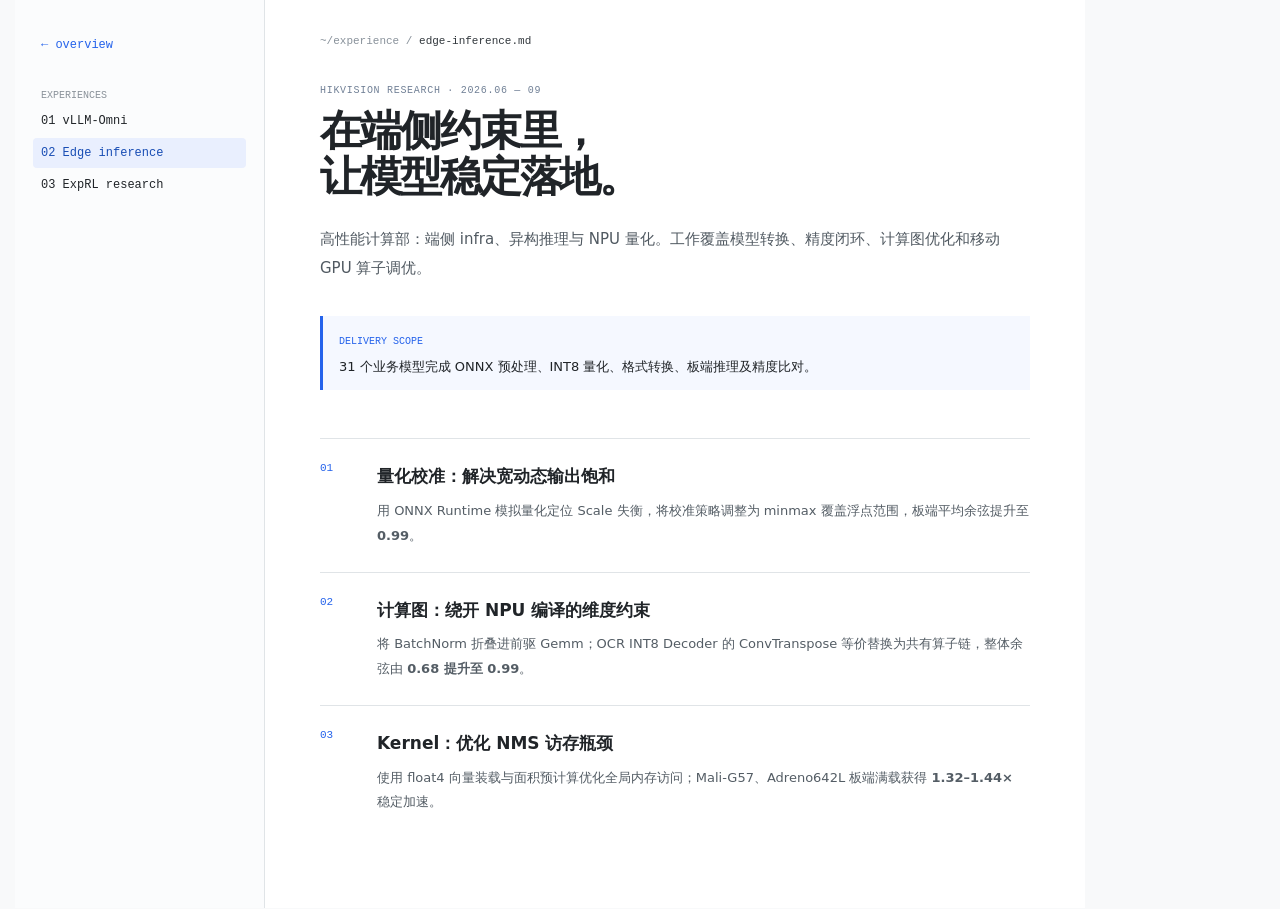
==== experiences/edge-inference.html @ 7377947b "Rebuild portfolio around verified experience" ====
<!doctype html><html lang="zh-CN"><head><meta charset="UTF-8"><meta name="viewport" content="width=device-width,initial-scale=1"><title>端侧推理 infra | 余奕辰</title><link rel="stylesheet" href="../assets/style.css"></head><body><div class="project-shell"><aside class="project-nav"><a href="../index.html">← overview</a><p>EXPERIENCES</p><a href="vllm-omni.html">01 vLLM-Omni</a><a class="selected" href="edge-inference.html">02 Edge inference</a><a href="research.html">03 ExpRL research</a></aside><main class="project-main"><div class="breadcrumb">~/experience / <b>edge-inference.md</b></div><p class="label">HIKVISION RESEARCH · 2026.06 — 09</p><h1>在端侧约束里，<br>让模型稳定落地。</h1><p class="lead">高性能计算部：端侧 infra、异构推理与 NPU 量化。工作覆盖模型转换、精度闭环、计算图优化和移动 GPU 算子调优。</p><section class="technical-note"><span>DELIVERY SCOPE</span><p>31 个业务模型完成 ONNX 预处理、INT8 量化、格式转换、板端推理及精度比对。</p></section><section class="note-list"><article><span>01</span><div><h3>量化校准：解决宽动态输出饱和</h3><p>用 ONNX Runtime 模拟量化定位 Scale 失衡，将校准策略调整为 minmax 覆盖浮点范围，板端平均余弦提升至 <b>0.99</b>。</p></div></article><article><span>02</span><div><h3>计算图：绕开 NPU 编译的维度约束</h3><p>将 BatchNorm 折叠进前驱 Gemm；OCR INT8 Decoder 的 ConvTranspose 等价替换为共有算子链，整体余弦由 <b>0.68 提升至 0.99</b>。</p></div></article><article><span>03</span><div><h3>Kernel：优化 NMS 访存瓶颈</h3><p>使用 float4 向量装载与面积预计算优化全局内存访问；Mali-G57、Adreno642L 板端满载获得 <b>1.32–1.44×</b> 稳定加速。</p></div></article></section></main></div></body></html>
---- assets/style.css ----
:root{--bg:#f8f9fa;--paper:#fff;--ink:#202428;--muted:#687078;--line:#e0e4e7;--accent:#2563eb;--green:#0e9f6e;--mono:"IBM Plex Mono",monospace;--sans:"Noto Sans SC",system-ui,sans-serif}*{box-sizing:border-box}html{background:var(--bg)}body{margin:0;background:var(--bg);color:var(--ink);font:14px/1.7 var(--sans)}a{color:inherit}.mobile-top{display:none}.app-shell{min-height:100vh;display:grid;grid-template-columns:248px minmax(480px,1fr) 360px}.sidebar{border-right:1px solid var(--line);background:#fbfcfd;padding:25px 18px;position:sticky;top:0;height:100vh;display:flex;flex-direction:column}.identity{display:flex;align-items:center;gap:11px;text-decoration:none}.avatar{display:grid;place-items:center;width:35px;height:35px;background:#1f2937;color:white;font:12px var(--mono);border-radius:7px}.identity b{display:block;font-size:15px}.identity small{font:11px var(--mono);color:var(--muted)}.availability{margin:27px 5px;font:10px var(--mono);color:var(--muted)}.availability i{display:inline-block;width:7px;height:7px;border-radius:50%;background:var(--green);margin-right:6px}.tree p,.sidebar-bottom p{font:10px var(--mono);letter-spacing:.07em;color:#8a929a;margin:20px 8px 6px}.tree a{display:block;text-decoration:none;padding:8px;border-radius:5px;margin:1px 0;font-size:13px}.tree a span{display:inline-block;width:30px;color:#89929b;font:11px var(--mono)}.tree a:hover,.tree a.active{background:#e9effe;color:#184db4}.sidebar-bottom{margin-top:auto}.sidebar-bottom a{display:block;color:var(--muted);font:11px var(--mono);margin:6px 8px}.workspace{padding:30px 44px 0;min-width:0}.breadcrumb{font:11px var(--mono);color:#88919a;margin-bottom:48px}.breadcrumb b{color:#31373c;font-weight:500}.intro{padding-bottom:58px;border-bottom:1px solid var(--line)}.label{font:10px var(--mono);letter-spacing:.07em;color:#718096;margin:0 0 12px}.intro h1,.project-main h1{font-size:42px;letter-spacing:-.05em;line-height:1.1;margin:0 0 13px}.headline{font-size:21px;letter-spacing:-.025em;margin:0}.headline strong{color:var(--accent)}.summary{max-width:620px;color:#4c555d;margin:27px 0 20px;line-height:1.9}.chips{display:flex;gap:7px;flex-wrap:wrap}.chips span{font:10px var(--mono);padding:5px 7px;border:1px solid var(--line);border-radius:4px;color:#59636c;background:var(--paper)}.content-section{padding:42px 0;border-bottom:1px solid var(--line)}.section-title{display:flex;align-items:baseline;gap:12px;margin-bottom:20px}.section-title>span{font:11px var(--mono);color:var(--accent)}.section-title h2{font-size:17px;margin:0}.section-title small{font-size:11px;color:var(--muted);margin-left:auto}.focus-grid{display:grid;grid-template-columns:repeat(3,1fr);gap:15px}.focus-grid article{border:1px solid var(--line);border-radius:6px;padding:16px;background:var(--paper)}.focus-grid b{font:11px var(--mono);color:var(--accent)}.focus-grid h3{font-size:14px;margin:13px 0 7px}.focus-grid p{font-size:12px;line-height:1.75;color:var(--muted);margin:0}.experience-list{border-top:1px solid var(--line)}.experience{border:0;border-bottom:1px solid var(--line);background:transparent;width:100%;padding:16px 6px;text-align:left;display:grid;grid-template-columns:110px 1fr 22px;align-items:center;gap:10px;cursor:pointer;font-family:var(--sans)}.experience:hover,.experience.active{background:#f0f5ff}.date{font:10px var(--mono);color:var(--muted)}.exp-title b,.exp-title small{display:block}.exp-title b{font-size:13px}.exp-title small{font:11px var(--mono);color:var(--muted);margin-top:3px}.open{color:var(--accent);font-size:17px}.compact{border-bottom:0}.two-col{display:grid;grid-template-columns:1fr 1fr;gap:45px}.two-col b{display:block;font-size:13px;margin-top:14px}.two-col p{font-size:12px;color:#59636c;line-height:1.9}.two-col .label{color:#89929b}.workspace footer{font:10px var(--mono);color:#8d969f;padding:26px 0}.detail-panel{border-left:1px solid var(--line);background:var(--paper);height:100vh;position:sticky;top:0;padding:0 25px;overflow:auto}.panel-head{height:75px;border-bottom:1px solid var(--line);display:flex;align-items:center;justify-content:space-between;font:10px var(--mono);color:#84909c}.panel-head button{border:0;background:none;font-size:22px;color:#84909c;cursor:pointer}.panel-content{padding:35px 0}.panel-content.hidden{display:none}.panel-content h2{font-size:27px;letter-spacing:-.05em;line-height:1.25;margin:0 0 20px}.panel-content>p:not(.label){font-size:13px;line-height:1.85;color:#515a62}.panel-content dl{margin:28px 0}.panel-content dl div{border-top:1px solid var(--line);padding:11px 0}.panel-content dt{font:10px var(--mono);color:#8a939b}.panel-content dd{font-size:12px;margin:4px 0 0}.panel-link{display:block;background:#1f2937;color:white;text-decoration:none;padding:11px 12px;font:11px var(--mono);border-radius:4px}.project-shell{display:grid;grid-template-columns:250px minmax(0,820px);max-width:1250px;min-height:100vh;margin:auto}.project-nav{border-right:1px solid var(--line);padding:30px 18px;background:#fbfcfd}.project-nav>a{display:block;text-decoration:none;padding:8px;border-radius:4px;font:12px var(--mono);margin-bottom:2px}.project-nav>a:first-child{margin-bottom:30px;color:var(--accent)}.project-nav p{font:10px var(--mono);color:#8a929a;margin:12px 8px 5px}.project-nav .selected{background:#e9effe;color:#184db4}.project-main{padding:35px 55px 70px;background:var(--paper)}.project-main .breadcrumb{margin-bottom:38px}.project-main h1{font-size:42px}.lead{font-size:15px;line-height:1.9;max-width:690px;color:#505961;margin:25px 0 34px}.lead a{color:var(--accent)}.technical-note{border-left:3px solid var(--accent);padding:12px 16px;background:#f5f8ff;margin:32px 0 48px}.technical-note span{font:10px var(--mono);color:var(--accent)}.technical-note p{margin:4px 0 0;font-size:13px}.pr-card{border:1px solid var(--line);padding:21px;margin-bottom:14px;border-radius:6px}.pr-card header{display:flex;justify-content:space-between;font:10px var(--mono)}.pr-card header a{color:var(--accent)}.merged,.open-status{font:10px var(--mono);color:var(--green)}.open-status{color:#b45309}.pr-card h3{font-size:18px;letter-spacing:-.025em;margin:16px 0 9px}.pr-card>p{font-size:13px;line-height:1.85;color:#505961;margin:0}.pr-card code{background:#f1f3f5;padding:1px 3px;font:11px var(--mono)}.metric-row{display:grid;grid-template-columns:1fr 1fr;margin-top:19px;border-top:1px solid var(--line);padding-top:13px;gap:10px}.metric-row b,.metric-row span{display:block}.metric-row b{font:14px var(--mono);color:#1d4ed8}.metric-row span{font-size:11px;color:var(--muted);margin-top:3px}.note-list article{display:grid;grid-template-columns:45px 1fr;gap:12px;border-top:1px solid var(--line);padding:23px 0}.note-list article>span{font:11px var(--mono);color:var(--accent)}.note-list h3{font-size:17px;margin:0 0 8px}.note-list p{color:#545d65;font-size:13px;margin:0;line-height:1.9}@media(max-width:1000px){.app-shell{grid-template-columns:220px 1fr}.detail-panel{position:fixed;right:0;width:min(370px,100vw);z-index:4;box-shadow:-8px 0 30px #16212a14;transform:translateX(100%);transition:transform .2s}.detail-panel.show{transform:none}.project-shell{grid-template-columns:200px 1fr}.project-main{padding:35px}}@media(max-width:690px){.mobile-top{height:57px;display:flex;justify-content:space-between;align-items:center;padding:0 17px;border-bottom:1px solid var(--line);font:13px var(--mono);background:var(--paper)}.mobile-top a{font-weight:500;text-decoration:none}.mobile-top button{border:1px solid var(--line);background:white;padding:5px 8px;border-radius:4px;font:10px var(--mono)}.app-shell{display:block}.sidebar{display:none;position:fixed;z-index:5;width:250px;box-shadow:8px 0 28px #0002}.sidebar.show{display:flex}.workspace{padding:25px 20px}.breadcrumb{margin-bottom:35px}.intro h1,.project-main h1{font-size:33px}.headline{font-size:17px}.focus-grid,.two-col{grid-template-columns:1fr}.experience{grid-template-columns:92px 1fr 18px}.section-title{align-items:flex-start}.section-title small{display:none}.detail-panel{width:100%}.project-shell{display:block}.project-nav{border-right:0;border-bottom:1px solid var(--line);padding:15px}.project-nav p,.project-nav a:not(:first-child){display:inline-block;margin:2px}.project-nav>a:first-child{display:block;margin-bottom:10px}.project-main{padding:30px 20px}.metric-row{grid-template-columns:1fr}}
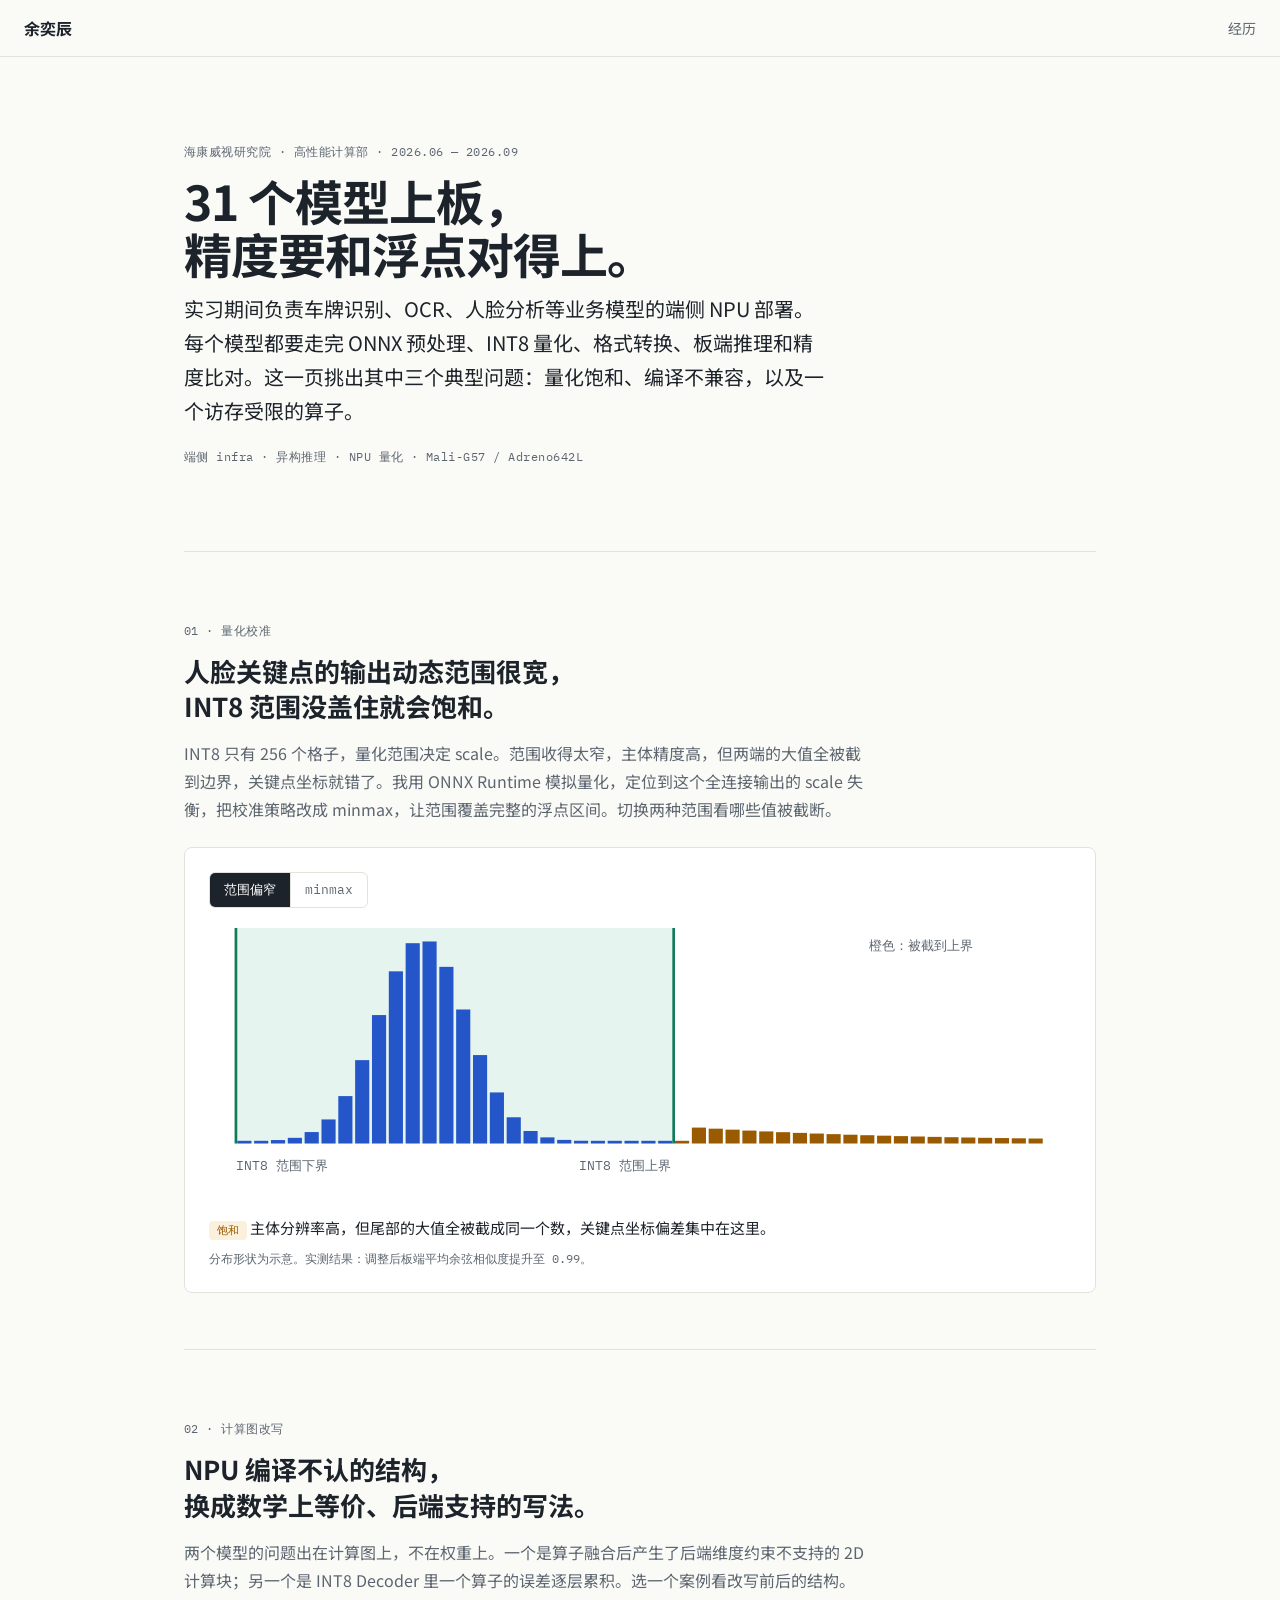
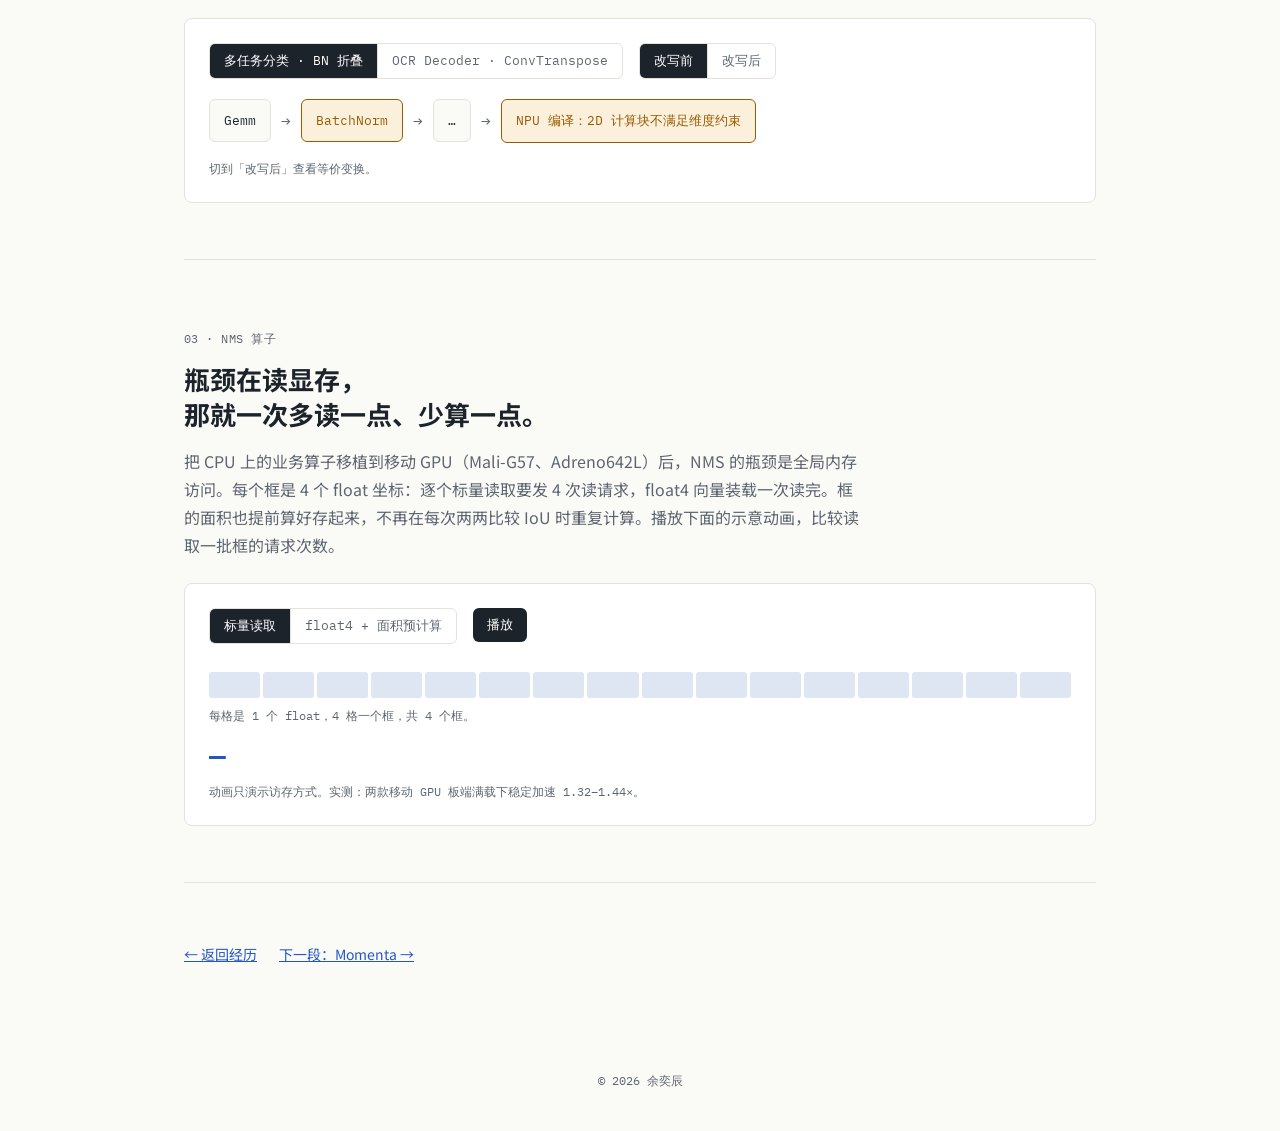
==== commit d59d6cac: "Rewrite qwen-image case page and add remaining case pages - qwen-image-2-1: factual, termized headin" ====
--- a/experiences/edge-inference.html
+++ b/experiences/edge-inference.html
@@ -1 +1,178 @@
-<!doctype html><html lang="zh-CN"><head><meta charset="UTF-8"><meta name="viewport" content="width=device-width,initial-scale=1"><title>端侧推理 infra | 余奕辰</title><link rel="stylesheet" href="../assets/style.css"></head><body><div class="project-shell"><aside class="project-nav"><a href="../index.html">← overview</a><p>EXPERIENCES</p><a href="vllm-omni.html">01 vLLM-Omni</a><a class="selected" href="edge-inference.html">02 Edge inference</a><a href="research.html">03 ExpRL research</a></aside><main class="project-main"><div class="breadcrumb">~/experience / <b>edge-inference.md</b></div><p class="label">HIKVISION RESEARCH · 2026.06 — 09</p><h1>在端侧约束里，<br>让模型稳定落地。</h1><p class="lead">高性能计算部：端侧 infra、异构推理与 NPU 量化。工作覆盖模型转换、精度闭环、计算图优化和移动 GPU 算子调优。</p><section class="technical-note"><span>DELIVERY SCOPE</span><p>31 个业务模型完成 ONNX 预处理、INT8 量化、格式转换、板端推理及精度比对。</p></section><section class="note-list"><article><span>01</span><div><h3>量化校准：解决宽动态输出饱和</h3><p>用 ONNX Runtime 模拟量化定位 Scale 失衡，将校准策略调整为 minmax 覆盖浮点范围，板端平均余弦提升至 <b>0.99</b>。</p></div></article><article><span>02</span><div><h3>计算图：绕开 NPU 编译的维度约束</h3><p>将 BatchNorm 折叠进前驱 Gemm；OCR INT8 Decoder 的 ConvTranspose 等价替换为共有算子链，整体余弦由 <b>0.68 提升至 0.99</b>。</p></div></article><article><span>03</span><div><h3>Kernel：优化 NMS 访存瓶颈</h3><p>使用 float4 向量装载与面积预计算优化全局内存访问；Mali-G57、Adreno642L 板端满载获得 <b>1.32–1.44×</b> 稳定加速。</p></div></article></section></main></div></body></html>
+<!doctype html>
+<html lang="zh-CN">
+<head>
+  <meta charset="UTF-8">
+  <meta name="viewport" content="width=device-width, initial-scale=1">
+  <title>端侧 NPU 部署 · 余奕辰</title>
+  <meta name="description" content="海康威视研究院实习：31 个业务模型的端侧 NPU 部署，量化校准、计算图改写与移动 GPU 算子优化。">
+  <link rel="preconnect" href="https://fonts.googleapis.com">
+  <link rel="preconnect" href="https://fonts.gstatic.com" crossorigin>
+  <link href="https://fonts.googleapis.com/css2?family=IBM+Plex+Mono:wght@400;500&family=Noto+Sans+SC:wght@400;500;600;700&display=swap" rel="stylesheet">
+  <link rel="stylesheet" href="../assets/home.css">
+  <link rel="stylesheet" href="../assets/case.css">
+  <style>
+    .hist { width: 100%; height: auto; display: block; }
+    .hist .b { fill: var(--accent); }
+    .hist .b.clip { fill: var(--warn); }
+    .hist .range { fill: var(--ok-bg); }
+    .hist .edge { stroke: var(--ok); stroke-width: 2; }
+    .hist text { font: 10px var(--mono); fill: var(--muted); }
+    .mem { display: grid; grid-template-columns: repeat(16, 1fr); gap: 3px; margin: 8px 0 4px; }
+    .mem i { height: 26px; border-radius: 3px; background: #dfe6f3; transition: background .12s; }
+    .mem i.ld { background: var(--accent); }
+    .cnt { font: 500 28px var(--mono); color: var(--accent); margin: 12px 0 0; }
+  </style>
+</head>
+<body>
+  <header class="top">
+    <a class="brand" href="../index.html">余奕辰</a>
+    <nav><a href="../index.html">经历</a></nav>
+  </header>
+
+  <main>
+    <section class="hero">
+      <p class="kicker">海康威视研究院 · 高性能计算部 · 2026.06 — 2026.09</p>
+      <h1>31 个模型上板，<br>精度要和浮点对得上。</h1>
+      <p class="lede">实习期间负责车牌识别、OCR、人脸分析等业务模型的端侧 NPU 部署。每个模型都要走完 ONNX 预处理、INT8 量化、格式转换、板端推理和精度比对。这一页挑出其中三个典型问题：量化饱和、编译不兼容，以及一个访存受限的算子。</p>
+      <p class="meta">端侧 infra · 异构推理 · NPU 量化 · Mali-G57 / Adreno642L</p>
+    </section>
+
+    <section class="step">
+      <p class="kicker">01 · 量化校准</p>
+      <h2>人脸关键点的输出动态范围很宽，<br>INT8 范围没盖住就会饱和。</h2>
+      <p>INT8 只有 256 个格子，量化范围决定 scale。范围收得太窄，主体精度高，但两端的大值全被截到边界，关键点坐标就错了。我用 ONNX Runtime 模拟量化，定位到这个全连接输出的 scale 失衡，把校准策略改成 minmax，让范围覆盖完整的浮点区间。切换两种范围看哪些值被截断。</p>
+      <div class="panel">
+        <div class="seg" role="group" aria-label="校准范围">
+          <button type="button" data-cal="narrow" aria-pressed="true">范围偏窄</button>
+          <button type="button" data-cal="minmax" aria-pressed="false">minmax</button>
+        </div>
+        <svg class="hist" id="hist" viewBox="0 0 640 200" role="img" aria-label="输出值分布与量化范围示意"></svg>
+        <p class="verdict" id="calVerdict"></p>
+        <p class="caption">分布形状为示意。实测结果：调整后板端平均余弦相似度提升至 0.99。</p>
+      </div>
+    </section>
+
+    <section class="step">
+      <p class="kicker">02 · 计算图改写</p>
+      <h2>NPU 编译不认的结构，<br>换成数学上等价、后端支持的写法。</h2>
+      <p>两个模型的问题出在计算图上，不在权重上。一个是算子融合后产生了后端维度约束不支持的 2D 计算块；另一个是 INT8 Decoder 里一个算子的误差逐层累积。选一个案例看改写前后的结构。</p>
+      <div class="panel">
+        <div class="seg" role="group" aria-label="案例">
+          <button type="button" data-g="bn" aria-pressed="true">多任务分类 · BN 折叠</button>
+          <button type="button" data-g="ct" aria-pressed="false">OCR Decoder · ConvTranspose</button>
+        </div>
+        <div class="seg" role="group" aria-label="版本">
+          <button type="button" data-gv="before" aria-pressed="true">改写前</button>
+          <button type="button" data-gv="after" aria-pressed="false">改写后</button>
+        </div>
+        <div class="flow" id="gFlow"></div>
+        <div class="code" id="gCode" style="margin-top:18px"></div>
+        <p class="delta" id="gRes"></p>
+        <p class="caption" id="gCap"></p>
+      </div>
+    </section>
+
+    <section class="step">
+      <p class="kicker">03 · NMS 算子</p>
+      <h2>瓶颈在读显存，<br>那就一次多读一点、少算一点。</h2>
+      <p>把 CPU 上的业务算子移植到移动 GPU（Mali-G57、Adreno642L）后，NMS 的瓶颈是全局内存访问。每个框是 4 个 float 坐标：逐个标量读取要发 4 次读请求，float4 向量装载一次读完。框的面积也提前算好存起来，不再在每次两两比较 IoU 时重复计算。播放下面的示意动画，比较读取一批框的请求次数。</p>
+      <div class="panel">
+        <div class="seg" role="group" aria-label="版本">
+          <button type="button" data-nms="scalar" aria-pressed="true">标量读取</button>
+          <button type="button" data-nms="vec" aria-pressed="false">float4 + 面积预计算</button>
+        </div>
+        <button type="button" class="btn-sm" id="nmsPlay">播放</button>
+        <div class="mem" id="mem" aria-hidden="true"></div>
+        <p class="caption">每格是 1 个 float，4 格一个框，共 4 个框。</p>
+        <p class="cnt" id="nmsCnt">—</p>
+        <p class="caption">动画只演示访存方式。实测：两款移动 GPU 板端满载下稳定加速 1.32–1.44×。</p>
+      </div>
+    </section>
+
+    <section class="contact">
+      <a class="back" href="../index.html">← 返回经历</a>
+      <a class="back" href="momenta.html">下一段：Momenta →</a>
+    </section>
+  </main>
+
+  <footer>© 2026 余奕辰</footer>
+
+  <script src="../assets/case.js"></script>
+  <script>
+    // 01 histogram (illustrative): dense core around 0 with a long right tail
+    const BINS = 48, W = 640, H = 160, X0 = 20, BW = (W - 2 * X0) / BINS;
+    const counts = Array.from({ length: BINS }, (_, i) => {
+      const x = i / BINS;
+      return Math.exp(-((x - 0.22) ** 2) / 0.006) * 100 + (x > 0.55 ? 7 * Math.exp(-(x - 0.55) * 4) : 0) + 1.2;
+    });
+    const maxC = Math.max(...counts);
+    function setCal(mode) {
+      const hi = mode === 'minmax' ? BINS : 26;
+      const xs = X0, xe = X0 + hi * BW;
+      let s = `<rect class="range" x="${xs}" y="0" width="${xe - xs}" height="${H}"/>`;
+      counts.forEach((c, i) => {
+        const h = Math.max(2, c / maxC * (H - 10));
+        s += `<rect class="b${i >= hi ? ' clip' : ''}" x="${X0 + i * BW + 1}" y="${H - h}" width="${BW - 2}" height="${h}"/>`;
+      });
+      s += `<line class="edge" x1="${xs}" y1="0" x2="${xs}" y2="${H}"/><line class="edge" x1="${xe}" y1="0" x2="${xe}" y2="${H}"/>`;
+      s += `<text x="${xs}" y="${H + 20}">INT8 范围下界</text><text x="${Math.min(xe, W - 90) - 70}" y="${H + 20}">INT8 范围上界</text>`;
+      s += `<text x="${W - 150}" y="16">${mode === 'minmax' ? '无截断' : '橙色：被截到上界'}</text>`;
+      $('hist').innerHTML = s;
+      $('calVerdict').innerHTML = mode === 'minmax'
+        ? '<span class="pill ok">minmax</span> 范围覆盖完整浮点区间，尾部大值不再饱和，代价是每格更粗。对这个输出来说，保住大值更重要。'
+        : '<span class="pill warn">饱和</span> 主体分辨率高，但尾部的大值全被截成同一个数，关键点坐标偏差集中在这里。';
+    }
+    bindSeg('cal', setCal);
+    setCal('narrow');
+
+    // 02 graph rewrite
+    const G = {
+      bn: {
+        before: [['Gemm', ''], ['BatchNorm', 'miss'], ['…', ''], ['NPU 编译：2D 计算块不满足维度约束', 'miss']],
+        after:  [['Gemm（已折叠 BN）', 'hit'], ['…', ''], ['NPU 编译通过', 'hit']],
+        code: 'W\' = W · γ / √(σ² + ε)\nb\' = (b − μ) · γ / √(σ² + ε) + β\n<em>BN 的仿射变换并进前驱 Gemm 的权重和偏置，数学上等价</em>',
+        res: '6 个分类头余弦 > 0.99', cap: '折叠后消除了融合产生的异常计算块。'
+      },
+      ct: {
+        before: [['Decoder 层', ''], ['ConvTranspose（INT8）', 'miss'], ['误差逐层累积', 'miss']],
+        after:  [['Decoder 层', ''], ['等价的常用算子链（INT8）', 'hit'], ['误差可控', 'hit']],
+        code: 'ConvTranspose  ≡  后端精度表现更好的常用算子组合\n<em>等价替换后重新量化，再与浮点结果做板端比对</em>',
+        res: '整体余弦 0.68 → 0.99', cap: 'OCR 多任务模型 NPU INT8 Decoder 路径。'
+      }
+    };
+    let g = 'bn', gv = 'before';
+    function renderG() {
+      const d = G[g];
+      $('gFlow').innerHTML = d[gv].map(([t, c]) => `<span class="node ${c}">${t}</span>`).join('<span class="arrow">→</span>');
+      $('gCode').innerHTML = d.code;
+      $('gCode').style.display = gv === 'after' ? 'block' : 'none';
+      $('gRes').textContent = gv === 'after' ? d.res : '';
+      $('gCap').textContent = gv === 'after' ? d.cap : '切到「改写后」查看等价变换。';
+    }
+    bindSeg('g', v => { g = v; renderG(); });
+    bindSeg('gv', v => { gv = v; renderG(); });
+    renderG();
+
+    // 03 NMS memory access (illustrative)
+    const mem = $('mem'), cells = Array.from({ length: 16 }, () => mem.appendChild(document.createElement('i')));
+    let nms = 'scalar', timer;
+    function resetNms() { clearInterval(timer); cells.forEach(c => c.className = ''); $('nmsCnt').textContent = '—'; }
+    bindSeg('nms', v => { nms = v; resetNms(); });
+    $('nmsPlay').addEventListener('click', () => {
+      resetNms();
+      const step = nms === 'scalar' ? 1 : 4;
+      let k = 0, req = 0;
+      timer = setInterval(() => {
+        for (let j = k; j < k + step; j++) cells[j].className = 'ld';
+        req++; k += step;
+        $('nmsCnt').textContent = `${req} 次读请求`;
+        if (k >= 16) {
+          clearInterval(timer);
+          if (nms === 'vec') $('nmsCnt').textContent = `${req} 次读请求，面积直接取预计算结果`;
+          else $('nmsCnt').textContent = `${req} 次读请求，面积每次比较时重算`;
+        }
+      }, nms === 'scalar' ? 120 : 360);
+    });
+  </script>
+</body>
+</html>
--- a/assets/home.css
+++ b/assets/home.css
@@ -0,0 +1,203 @@
+:root {
+  --bg: #fafaf7;
+  --paper: #ffffff;
+  --ink: #1d232a;
+  --muted: #5d6670;
+  --line: #e3e3dc;
+  --accent: #2456c9;
+  --ok: #0f7b5a;
+  --ok-bg: #e5f4ee;
+  --warn: #9a5a00;
+  --warn-bg: #fbf0dc;
+  --mono: "IBM Plex Mono", ui-monospace, monospace;
+  --sans: "Noto Sans SC", system-ui, -apple-system, "PingFang SC", sans-serif;
+}
+
+* { box-sizing: border-box; }
+
+html { scroll-behavior: smooth; background: var(--bg); }
+
+body {
+  margin: 0;
+  color: var(--ink);
+  background: var(--bg);
+  font: 16px/1.75 var(--sans);
+}
+
+a { color: var(--accent); }
+
+.top {
+  position: sticky;
+  top: 0;
+  z-index: 10;
+  display: flex;
+  justify-content: space-between;
+  align-items: center;
+  padding: 14px 24px;
+  background: rgba(250, 250, 247, 0.92);
+  backdrop-filter: blur(6px);
+  border-bottom: 1px solid var(--line);
+}
+
+.brand { font-weight: 700; text-decoration: none; color: var(--ink); }
+
+.top nav { display: flex; gap: 18px; }
+.top nav a { color: var(--muted); text-decoration: none; font-size: 14px; }
+.top nav a:hover { color: var(--ink); }
+
+main, .wrap {
+  max-width: 960px;
+  margin: 0 auto;
+  padding: 0 24px;
+}
+
+.hero { padding: 72px 0 56px; border-bottom: 1px solid var(--line); }
+
+.kicker, .when, .label, .tag, .meta, .mono {
+  font-family: var(--mono);
+  font-size: 12px;
+  letter-spacing: 0.04em;
+  color: var(--muted);
+}
+
+.hero h1 {
+  margin: 10px 0 8px;
+  font-size: clamp(40px, 7vw, 64px);
+  line-height: 1.1;
+  letter-spacing: -0.02em;
+}
+
+.lede {
+  max-width: 640px;
+  font-size: 20px;
+  line-height: 1.7;
+  color: var(--ink);
+  margin: 12px 0 18px;
+}
+
+.hero .meta { margin: 0 0 28px; }
+
+.btn {
+  display: inline-block;
+  margin-right: 10px;
+  padding: 10px 18px;
+  border-radius: 6px;
+  background: var(--ink);
+  color: #fff;
+  text-decoration: none;
+  font-size: 14px;
+}
+
+.btn.ghost {
+  background: transparent;
+  color: var(--ink);
+  border: 1px solid var(--line);
+}
+
+.block { padding: 56px 0; border-bottom: 1px solid var(--line); }
+
+.block h2 {
+  display: flex;
+  align-items: baseline;
+  gap: 12px;
+  margin: 0 0 28px;
+  font-size: 24px;
+}
+
+.block h2 span {
+  font-family: var(--mono);
+  font-size: 13px;
+  color: var(--accent);
+}
+
+.grid3 {
+  display: grid;
+  grid-template-columns: repeat(3, 1fr);
+  gap: 16px;
+}
+
+.grid3 article {
+  padding: 20px;
+  background: var(--paper);
+  border: 1px solid var(--line);
+  border-radius: 8px;
+}
+
+.grid3 h3 { margin: 0 0 6px; font-size: 16px; }
+.grid3 p { margin: 0; font-size: 14px; color: var(--muted); }
+
+.timeline { list-style: none; margin: 0; padding: 0; }
+
+.item {
+  display: grid;
+  grid-template-columns: 150px 1fr;
+  gap: 24px;
+  padding: 28px 0;
+  border-top: 1px solid var(--line);
+}
+
+.item:first-child { border-top: 0; padding-top: 0; }
+
+.item h3 { margin: 4px 0 4px; font-size: 20px; }
+.role { margin: 0 0 14px; color: var(--muted); font-size: 15px; }
+
+.prs { list-style: none; margin: 0 0 14px; padding: 0; }
+.prs li {
+  display: flex;
+  gap: 10px;
+  align-items: baseline;
+  padding: 7px 0;
+  font-size: 15px;
+  border-bottom: 1px dashed var(--line);
+}
+.prs li:last-child { border-bottom: 0; }
+
+.tag {
+  flex: none;
+  padding: 2px 8px;
+  border-radius: 4px;
+  font-size: 11px;
+}
+.tag.ok { background: var(--ok-bg); color: var(--ok); }
+.tag.open { background: var(--warn-bg); color: var(--warn); }
+
+.bullets { margin: 0 0 14px; padding-left: 20px; font-size: 15px; }
+.bullets li { margin-bottom: 4px; }
+
+.inline {
+  display: inline-block;
+  margin-right: 18px;
+  font-size: 14px;
+  text-decoration: none;
+  border-bottom: 1px solid currentColor;
+}
+
+.nolink { font-size: 13px; color: var(--muted); }
+
+.edu { display: grid; grid-template-columns: 1fr 1fr; gap: 16px; }
+.edu div {
+  padding: 18px 20px;
+  background: var(--paper);
+  border: 1px solid var(--line);
+  border-radius: 8px;
+}
+.edu b { display: block; font-size: 16px; }
+.edu p { margin: 4px 0 0; font-size: 14px; color: var(--muted); }
+
+.contact { padding: 56px 0 72px; }
+.contact p { margin: 0 0 10px; }
+
+footer {
+  padding: 24px 0 40px;
+  font-family: var(--mono);
+  font-size: 12px;
+  color: var(--muted);
+  text-align: center;
+}
+
+@media (max-width: 760px) {
+  .grid3, .edu { grid-template-columns: 1fr; }
+  .item { grid-template-columns: 1fr; gap: 8px; }
+  .top nav { gap: 12px; }
+  .lede { font-size: 17px; }
+}
--- a/assets/case.css
+++ b/assets/case.css
@@ -0,0 +1,54 @@
+/* Shared styles for interactive case pages (loaded after home.css). */
+.hero h1 { font-size: clamp(32px, 5vw, 48px); }
+.step { padding: 56px 0; border-bottom: 1px solid var(--line); }
+.step h2 { margin: 6px 0 12px; font-size: 26px; line-height: 1.35; }
+.step > p { max-width: 680px; color: var(--muted); }
+.panel { margin-top: 24px; padding: 24px; background: var(--paper); border: 1px solid var(--line); border-radius: 8px; }
+
+.seg { display: inline-flex; flex-wrap: wrap; border: 1px solid var(--line); border-radius: 6px; overflow: hidden; margin: 0 12px 20px 0; vertical-align: top; }
+.seg button { font: 13px var(--mono); padding: 8px 14px; border: 0; background: transparent; color: var(--muted); cursor: pointer; }
+.seg button + button { border-left: 1px solid var(--line); }
+.seg button[aria-pressed="true"] { background: var(--ink); color: #fff; }
+.btn-sm { font: 13px var(--mono); padding: 8px 14px; border: 0; background: var(--ink); color: #fff; border-radius: 6px; cursor: pointer; }
+
+.caption { font: 12px var(--mono); color: var(--muted); margin: 10px 0 0; }
+.verdict { margin: 18px 0 0; font-size: 15px; }
+.pill { display: inline-block; padding: 2px 8px; border-radius: 4px; font: 11px var(--mono); }
+.pill.ok { background: var(--ok-bg); color: var(--ok); }
+.pill.warn { background: var(--warn-bg); color: var(--warn); }
+.pill.mute { background: var(--bg); color: var(--muted); border: 1px solid var(--line); }
+
+.flow { display: flex; align-items: center; gap: 10px; flex-wrap: wrap; }
+.node { padding: 12px 14px; border: 1px solid var(--line); border-radius: 6px; font: 13px var(--mono); background: var(--bg); transition: background .25s, border-color .25s, opacity .25s; }
+.node.hit { background: var(--ok-bg); border-color: var(--ok); color: var(--ok); }
+.node.miss { background: var(--warn-bg); border-color: var(--warn); color: var(--warn); }
+.node.dim { opacity: .45; }
+.arrow { color: var(--muted); font-family: var(--mono); }
+
+.bars { display: grid; gap: 12px; }
+.bar { display: grid; grid-template-columns: 120px 1fr 90px; gap: 12px; align-items: center; font: 13px var(--mono); }
+.bar .t { height: 22px; background: var(--bg); border-radius: 4px; overflow: hidden; }
+.bar .f { height: 100%; background: var(--muted); transition: width .4s; }
+.bar .f.on { background: var(--accent); }
+.bar .f.warn { background: var(--warn); }
+.bar b { text-align: right; }
+.delta { margin: 18px 0 0; font: 500 34px var(--mono); color: var(--accent); }
+.delta.neg { color: var(--muted); }
+
+.scroll { overflow-x: auto; }
+table { width: 100%; border-collapse: collapse; font-size: 14px; }
+th, td { text-align: left; padding: 10px 8px; border-bottom: 1px solid var(--line); vertical-align: top; }
+th { font: 12px var(--mono); color: var(--muted); font-weight: 400; }
+td.num { font-family: var(--mono); white-space: nowrap; }
+tr.hl td { background: var(--ok-bg); }
+.limits { margin: 18px 0 0; padding-left: 20px; font-size: 15px; color: var(--muted); }
+.code { font: 13px/1.7 var(--mono); background: #19232e; color: #e6edf3; border-radius: 6px; padding: 12px 16px; white-space: pre-wrap; margin: 0 0 18px; }
+.code em { font-style: normal; color: #8fd6b4; }
+.code s { text-decoration: none; color: #f0a37e; }
+
+.back { display: inline-block; margin: 0 18px 8px 0; font-size: 14px; }
+
+@media (max-width: 760px) {
+  .bar { grid-template-columns: 76px 1fr 72px; }
+  .panel { padding: 18px; }
+}
